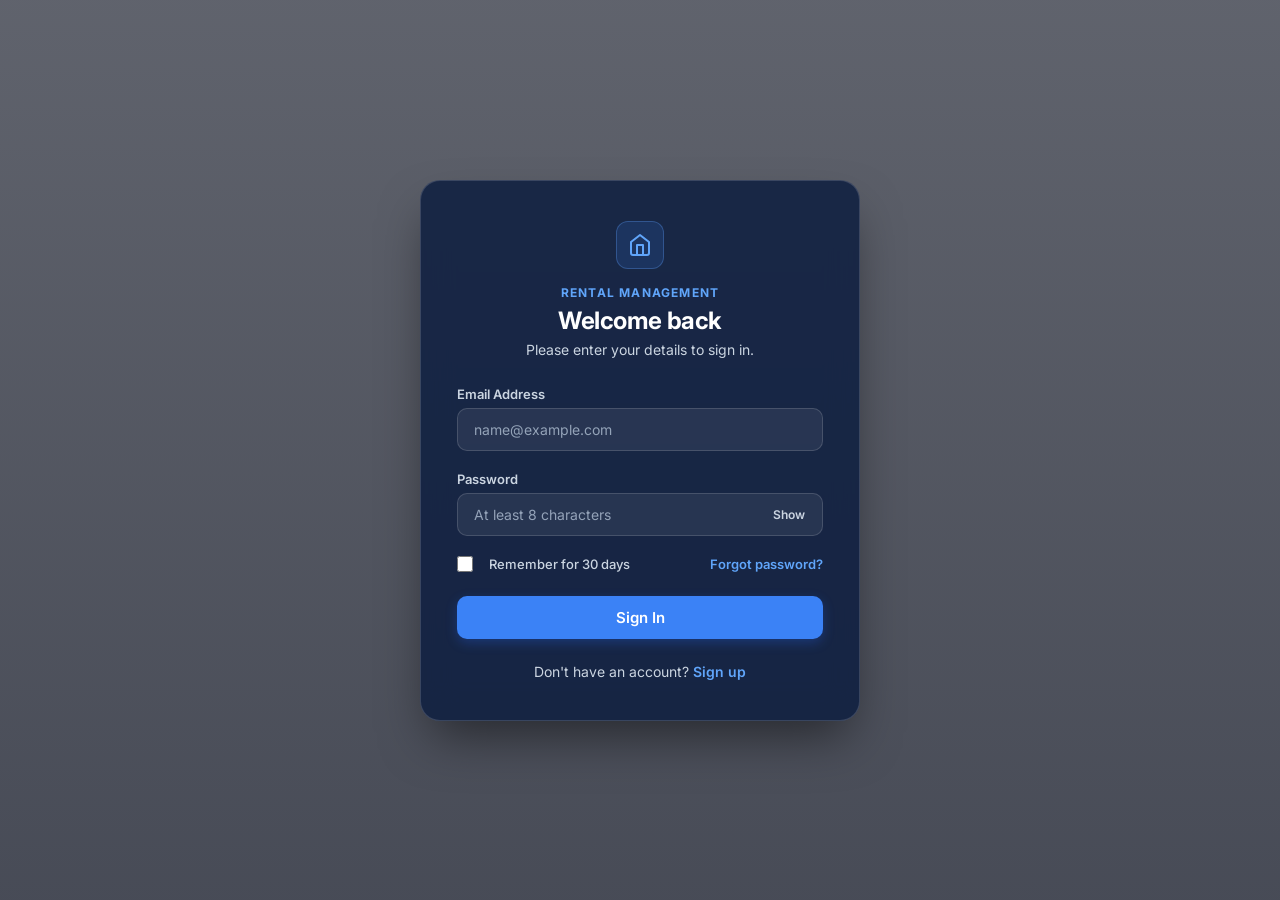
==== index.html @ 9a64d411 "Add files via upload" ====
<!DOCTYPE html>
<html lang="en">
<head>
    <meta charset="UTF-8">
    <meta name="viewport" content="width=device-width, initial-scale=1.0">
    <title>Home Page - Rental Management</title>
    
    <!-- Modern Font: Inter -->
    <link rel="preconnect" href="https://fonts.googleapis.com">
    <link rel="preconnect" href="https://fonts.gstatic.com" crossorigin>
    <link href="https://fonts.googleapis.com/css2?family=Inter:wght@400;500;600;700&display=swap" rel="stylesheet">
    
    <link rel="stylesheet" href="style.css">
</head>
<body>

    <main class="auth-container">
        
        <!-- LOGIN SECTION -->
        <section id="loginSection" class="form-section active">
            <header class="auth-header">
                <div class="logo-badge">
                    <svg width="24" height="24" viewBox="0 0 24 24" fill="none" stroke="currentColor" stroke-width="2" stroke-linecap="round" stroke-linejoin="round"><path d="m3 9 9-7 9 7v11a2 2 0 0 1-2 2H5a2 2 0 0 1-2-2z"/><polyline points="9 22 9 12 15 12 15 22"/></svg>
                </div>
                <h1>Rental Management</h1>
                <h2>Welcome back</h2>
                <p>Please enter your details to sign in.</p>
            </header>

            <form id="loginForm" novalidate>
                <div class="input-group">
                    <label for="loginEmail">Email Address</label>
                    <input type="email" id="loginEmail" placeholder="name@example.com" autocomplete="email" required>
                </div>

                <div class="input-group">
                    <label for="loginPassword">Password</label>
                    <div class="password-wrapper">
                        <input type="password" id="loginPassword" placeholder="At least 8 characters" autocomplete="current-password" required>
                        <button type="button" class="toggle-password" aria-label="Toggle password visibility" data-target="loginPassword">
                            Show
                        </button>
                    </div>
                </div>

                <div class="form-actions">
                    <label class="remember-me">
                        <input type="checkbox" id="remember">
                        <span class="custom-checkbox"></span>
                        <span class="label-text">Remember for 30 days</span>
                    </label>
                    <a href="#" class="forgot-password">Forgot password?</a>
                </div>

                <button type="submit" class="auth-btn">Sign In</button>
            </form>

            <footer class="auth-footer">
                <p>Don't have an account? <button type="button" id="showSignup" class="text-btn">Sign up</button></p>
            </footer>
        </section>

        <!-- SIGN UP SECTION -->
        <section id="signupSection" class="form-section hidden">
            <header class="auth-header">
                <div class="logo-badge">
                    <svg width="24" height="24" viewBox="0 0 24 24" fill="none" stroke="currentColor" stroke-width="2" stroke-linecap="round" stroke-linejoin="round"><path d="m3 9 9-7 9 7v11a2 2 0 0 1-2 2H5a2 2 0 0 1-2-2z"/><polyline points="9 22 9 12 15 12 15 22"/></svg>
                </div>
                <h1>Rental Management</h1>
                <h2>Create an account</h2>
                <p>Please enter your details to get started.</p>
            </header>

            <form id="signupForm" novalidate>
                <div class="input-group">
                    <label for="signupName">Full Name</label>
                    <input type="text" id="signupName" placeholder="Juan Dela Cruz" autocomplete="name" required>
                </div>

                <div class="input-group">
                    <label for="signupEmail">Email Address</label>
                    <input type="email" id="signupEmail" placeholder="name@example.com" autocomplete="email" required>
                </div>

                <div class="input-group">
                    <label for="Cpnumber">CellPhone Number </label>
                    <input type="tel" id="Cpnumber" placeholder="1234-567-8901" autocomplete="tel" required>
                </div>

                <div class="input-group">
                    <label for="signupPassword">Password</label>
                    <div class="password-wrapper">
                        <input type="password" id="signupPassword" placeholder="At least 8 characters" autocomplete="new-password" required>
                        <button type="button" class="toggle-password" aria-label="Toggle password visibility" data-target="signupPassword">
                            Show
                        </button>
                    </div>
                </div>

                <button type="submit" class="auth-btn">Create Account</button>
            </form>

            <footer class="auth-footer">
                <p>Already have an account? <button type="button" id="showLogin" class="text-btn">Sign in</button></p>
            </footer>
        </section>

    </main>

    <script src="script.js"></script>
</body>
</html>
---- style.css ----
:root {
    --primary-color: #3b82f6;
    --primary-hover: #2563eb;
    --primary-light: rgba(59, 130, 246, 0.15);
    --text-primary: #ffffff;
    --text-secondary: #cbd5e1;
    --text-muted: #94a3b8;
    --bg-surface: rgba(14, 30, 64, 0.85); /* Semi-transparent blue for sleek glass look */
    --border-color: rgba(255, 255, 255, 0.15);
    --border-focus: #60a5fa;
    --ring-focus: rgba(96, 165, 250, 0.3);
    --radius-md: 10px;
    --radius-lg: 20px;
    --shadow: 0 25px 50px -12px rgba(0, 0, 0, 0.5);
    --transition-fast: 0.2s ease;
}

* {
    margin: 0;
    padding: 0;
    box-sizing: border-box;
    font-family: 'Inter', -apple-system, BlinkMacSystemFont, "Segoe UI", Roboto, sans-serif;
}

body {
    /* Modern Building Background with a Dark Overlay */
    background: linear-gradient(rgba(10, 15, 30, 0.65), rgba(10, 15, 30, 0.75)), 
                url('https://images.unsplash.com/photo-1545324418-cc1a3fa10c00?auto=format&fit=crop&w=1920&q=80') center/cover no-repeat fixed;
    color: var(--text-primary);
    display: flex;
    justify-content: center;
    align-items: center;
    min-height: 100vh;
    padding: 20px;
    -webkit-font-smoothing: antialiased;
}

/* Card Container with Modern Glassmorphic Effect */
.auth-container {
    background: var(--bg-surface);
    backdrop-filter: blur(16px);
    -webkit-backdrop-filter: blur(16px);
    padding: 40px 36px;
    width: 100%;
    max-width: 440px;
    border-radius: var(--radius-lg);
    box-shadow: var(--shadow);
    border: 1px solid var(--border-color);
    position: relative;
    overflow: hidden;
}

/* Tab Sections Animation */
.form-section {
    opacity: 1;
    transform: translateY(0);
    transition: opacity var(--transition-fast), transform var(--transition-fast);
}

.form-section.hidden {
    display: none;
    opacity: 0;
    transform: translateY(8px);
}

/* Header & Logo */
.auth-header {
    text-align: center;
    margin-bottom: 28px;
}

.logo-badge {
    width: 48px;
    height: 48px;
    background: var(--primary-light);
    color: #60a5fa;
    border-radius: 12px;
    display: flex;
    align-items: center;
    justify-content: center;
    margin: 0 auto 16px auto;
    border: 1px solid rgba(96, 165, 250, 0.3);
}

.auth-header h1 {
    font-size: 12px;
    font-weight: 700;
    text-transform: uppercase;
    letter-spacing: 0.1em;
    color: #60a5fa;
    margin-bottom: 6px;
}

.auth-header h2 {
    color: var(--text-primary);
    font-size: 24px;
    font-weight: 700;
    letter-spacing: -0.02em;
    margin-bottom: 6px;
}

.auth-header p {
    color: var(--text-secondary);
    font-size: 14px;
}

/* Input Fields */
.input-group {
    margin-bottom: 20px;
}

.input-group label {
    display: block;
    margin-bottom: 6px;
    color: var(--text-secondary);
    font-size: 13px;
    font-weight: 600;
}

.password-wrapper {
    position: relative;
}

.input-group input {
    width: 100%;
    padding: 12px 16px;
    border: 1px solid var(--border-color);
    border-radius: var(--radius-md);
    font-size: 14px;
    color: #ffffff;
    background-color: rgba(255, 255, 255, 0.07);
    outline: none;
    transition: all var(--transition-fast);
}

.password-wrapper input {
    padding-right: 60px;
}

.input-group input::placeholder {
    color: var(--text-muted);
}

.input-group input:focus {
    border-color: var(--border-focus);
    background-color: rgba(255, 255, 255, 0.12);
    box-shadow: 0 0 0 4px var(--ring-focus);
}

/* Show/Hide Password Button */
.toggle-password {
    position: absolute;
    right: 12px;
    top: 50%;
    transform: translateY(-50%);
    background: none;
    border: none;
    color: var(--text-secondary);
    font-size: 12px;
    font-weight: 600;
    cursor: pointer;
    padding: 4px 6px;
    border-radius: 4px;
}

.toggle-password:hover {
    color: #ffffff;
}

/* Actions Row */
.form-actions {
    display: flex;
    justify-content: space-between;
    align-items: center;
    margin-bottom: 24px;
    font-size: 13px;
}

.remember-me {
    display: flex;
    align-items: center;
    gap: 8px;
    cursor: pointer;
    color: var(--text-secondary);
    font-weight: 500;
    user-select: none;
}

.remember-me input {
    accent-color: var(--primary-color);
    width: 16px;
    height: 16px;
    cursor: pointer;
}

.forgot-password {
    color: #60a5fa;
    text-decoration: none;
    font-weight: 600;
    transition: color var(--transition-fast);
}

.forgot-password:hover {
    color: #93c5fd;
    text-decoration: underline;
}

/* Primary Button */
.auth-btn {
    width: 100%;
    padding: 12px 20px;
    background-color: var(--primary-color);
    color: #ffffff;
    border: none;
    border-radius: var(--radius-md);
    font-size: 15px;
    font-weight: 600;
    cursor: pointer;
    transition: background-color var(--transition-fast), transform 0.1s ease;
    box-shadow: 0 4px 12px rgba(37, 99, 235, 0.3);
}

.auth-btn:hover {
    background-color: var(--primary-hover);
}

.auth-btn:active {
    transform: scale(0.99);
}

/* Footer & Switch Buttons */
.auth-footer {
    margin-top: 24px;
    text-align: center;
    font-size: 14px;
    color: var(--text-secondary);
}

.text-btn {
    background: none;
    border: none;
    color: #60a5fa;
    font-weight: 600;
    font-size: 14px;
    cursor: pointer;
    padding: 0;
}

.text-btn:hover {
    color: #93c5fd;
    text-decoration: underline;
}
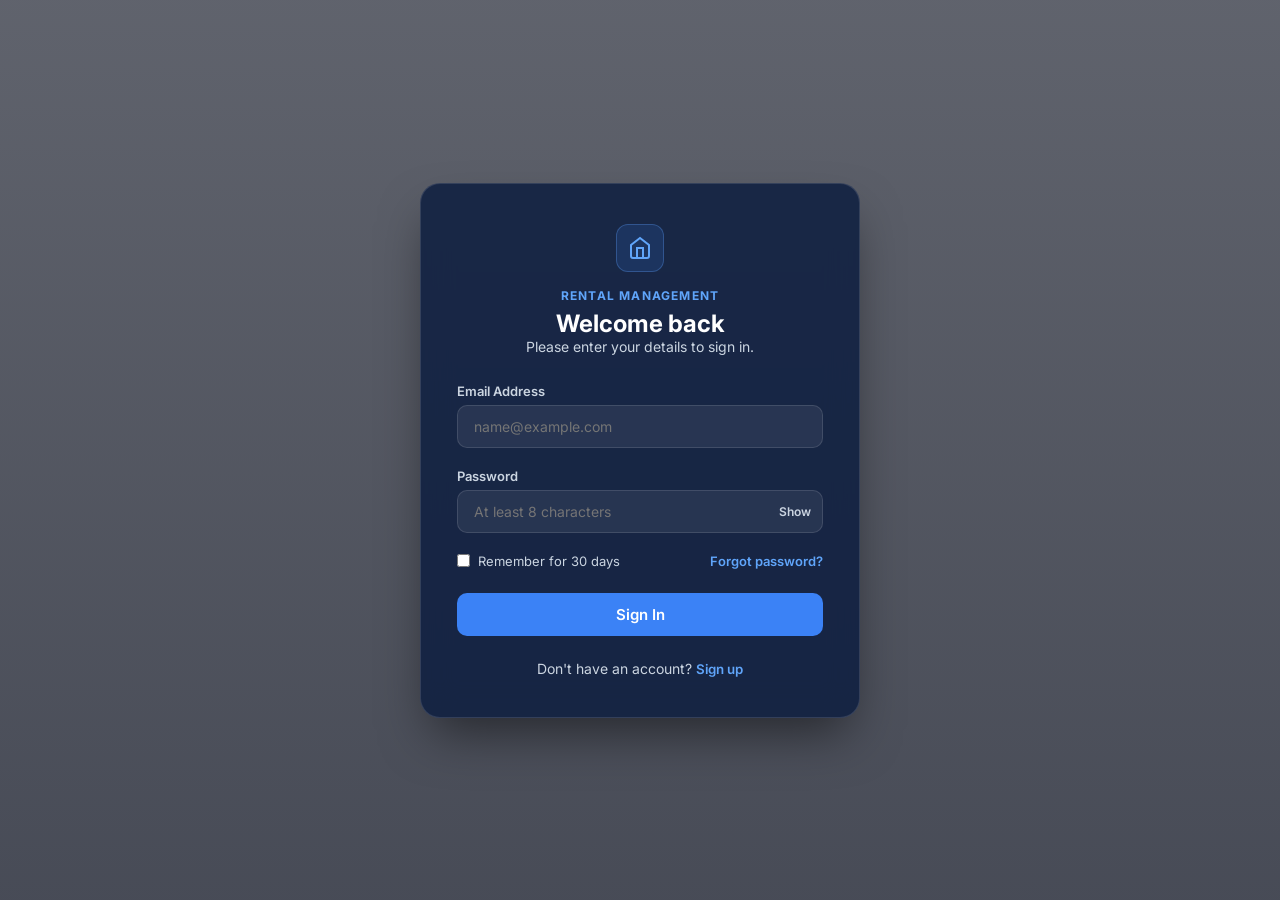
==== commit bfe14977: "Add files via upload" ====
--- a/index.html
+++ b/index.html
@@ -3,7 +3,7 @@
 <head>
     <meta charset="UTF-8">
     <meta name="viewport" content="width=device-width, initial-scale=1.0">
-    <title>Home Page - Rental Management</title>
+    <title>Rental Management</title>
     
     <!-- Modern Font: Inter -->
     <link rel="preconnect" href="https://fonts.googleapis.com">
@@ -12,15 +12,16 @@
     
     <link rel="stylesheet" href="style.css">
 </head>
-<body>
-
-    <main class="auth-container">
+<body class="login-mode">
+
+    <!-- AUTH SECTION (Login / Sign Up Card) -->
+    <main id="authContainer" class="auth-container">
         
         <!-- LOGIN SECTION -->
         <section id="loginSection" class="form-section active">
             <header class="auth-header">
                 <div class="logo-badge">
-                    <svg width="24" height="24" viewBox="0 0 24 24" fill="none" stroke="currentColor" stroke-width="2" stroke-linecap="round" stroke-linejoin="round"><path d="m3 9 9-7 9 7v11a2 2 0 0 1-2 2H5a2 2 0 0 1-2-2z"/><polyline points="9 22 9 12 15 12 15 22"/></svg>
+                    <svg width="24" height="24" viewBox="0 0 24 24" fill="none" stroke="currentColor" stroke-width="2"><path d="m3 9 9-7 9 7v11a2 2 0 0 1-2 2H5a2 2 0 0 1-2-2z"/><polyline points="9 22 9 12 15 12 15 22"/></svg>
                 </div>
                 <h1>Rental Management</h1>
                 <h2>Welcome back</h2>
@@ -37,16 +38,13 @@
                     <label for="loginPassword">Password</label>
                     <div class="password-wrapper">
                         <input type="password" id="loginPassword" placeholder="At least 8 characters" autocomplete="current-password" required>
-                        <button type="button" class="toggle-password" aria-label="Toggle password visibility" data-target="loginPassword">
-                            Show
-                        </button>
+                        <button type="button" class="toggle-password" data-target="loginPassword">Show</button>
                     </div>
                 </div>
 
                 <div class="form-actions">
                     <label class="remember-me">
                         <input type="checkbox" id="remember">
-                        <span class="custom-checkbox"></span>
                         <span class="label-text">Remember for 30 days</span>
                     </label>
                     <a href="#" class="forgot-password">Forgot password?</a>
@@ -64,7 +62,7 @@
         <section id="signupSection" class="form-section hidden">
             <header class="auth-header">
                 <div class="logo-badge">
-                    <svg width="24" height="24" viewBox="0 0 24 24" fill="none" stroke="currentColor" stroke-width="2" stroke-linecap="round" stroke-linejoin="round"><path d="m3 9 9-7 9 7v11a2 2 0 0 1-2 2H5a2 2 0 0 1-2-2z"/><polyline points="9 22 9 12 15 12 15 22"/></svg>
+                    <svg width="24" height="24" viewBox="0 0 24 24" fill="none" stroke="currentColor" stroke-width="2"><path d="m3 9 9-7 9 7v11a2 2 0 0 1-2 2H5a2 2 0 0 1-2-2z"/><polyline points="9 22 9 12 15 12 15 22"/></svg>
                 </div>
                 <h1>Rental Management</h1>
                 <h2>Create an account</h2>
@@ -74,26 +72,24 @@
             <form id="signupForm" novalidate>
                 <div class="input-group">
                     <label for="signupName">Full Name</label>
-                    <input type="text" id="signupName" placeholder="Juan Dela Cruz" autocomplete="name" required>
+                    <input type="text" id="signupName" placeholder="Juan Dela Cruz" required>
                 </div>
 
                 <div class="input-group">
                     <label for="signupEmail">Email Address</label>
-                    <input type="email" id="signupEmail" placeholder="name@example.com" autocomplete="email" required>
-                </div>
-
-                <div class="input-group">
-                    <label for="Cpnumber">CellPhone Number </label>
-                    <input type="tel" id="Cpnumber" placeholder="1234-567-8901" autocomplete="tel" required>
+                    <input type="email" id="signupEmail" placeholder="name@example.com" required>
+                </div>
+
+                <div class="input-group">
+                    <label for="Cpnumber">CellPhone Number</label>
+                    <input type="tel" id="Cpnumber" placeholder="1234-567-8901" required>
                 </div>
 
                 <div class="input-group">
                     <label for="signupPassword">Password</label>
                     <div class="password-wrapper">
-                        <input type="password" id="signupPassword" placeholder="At least 8 characters" autocomplete="new-password" required>
-                        <button type="button" class="toggle-password" aria-label="Toggle password visibility" data-target="signupPassword">
-                            Show
-                        </button>
+                        <input type="password" id="signupPassword" placeholder="At least 8 characters" required>
+                        <button type="button" class="toggle-password" data-target="signupPassword">Show</button>
                     </div>
                 </div>
 
@@ -107,6 +103,232 @@
 
     </main>
 
+    <!-- FULL SCREEN DASHBOARD -->
+    <div id="fullDashboard" class="full-dashboard hidden">
+        
+        <!-- Sidebar Navigation -->
+        <aside class="sidebar">
+            <div class="sidebar-brand">
+                <div class="logo-badge-sm">
+                    <svg width="20" height="20" viewBox="0 0 24 24" fill="none" stroke="currentColor" stroke-width="2"><path d="m3 9 9-7 9 7v11a2 2 0 0 1-2 2H5a2 2 0 0 1-2-2z"/><polyline points="9 22 9 12 15 12 15 22"/></svg>
+                </div>
+                <h2>Rental Hub</h2>
+            </div>
+
+            <nav class="sidebar-nav">
+                <button class="nav-btn active" data-tab="dashboard">
+                    <svg width="18" height="18" viewBox="0 0 24 24" fill="none" stroke="currentColor" stroke-width="2"><rect width="7" height="9" x="3" y="3" rx="1"/><rect width="7" height="5" x="14" y="3" rx="1"/><rect width="7" height="9" x="14" y="12" rx="1"/><rect width="7" height="5" x="3" y="16" rx="1"/></svg>
+                    Dashboard
+                </button>
+                <button class="nav-btn" data-tab="units">
+                    <svg width="18" height="18" viewBox="0 0 24 24" fill="none" stroke="currentColor" stroke-width="2"><path d="M20 10c0 6-8 12-8 12s-8-6-8-12a8 8 0 0 1 16 0Z"/><circle cx="12" cy="10" r="3"/></svg>
+                    Units
+                </button>
+                <button class="nav-btn" data-tab="tenants">
+                    <svg width="18" height="18" viewBox="0 0 24 24" fill="none" stroke="currentColor" stroke-width="2"><path d="M16 21v-2a4 4 0 0 0-4-4H6a4 4 0 0 0-4 4v2"/><circle cx="9" cy="7" r="4"/><path d="M22 21v-2a4 4 0 0 0-3-3.87"/><path d="M16 3.13a4 4 0 0 1 0 7.75"/></svg>
+                    Tenants
+                </button>
+                <button class="nav-btn" data-tab="rentals">
+                    <svg width="18" height="18" viewBox="0 0 24 24" fill="none" stroke="currentColor" stroke-width="2"><path d="m3 9 9-7 9 7v11a2 2 0 0 1-2 2H5a2 2 0 0 1-2-2z"/><polyline points="9 22 9 12 15 12 15 22"/></svg>
+                    Rentals
+                </button>
+                <button class="nav-btn" data-tab="transactions">
+                    <svg width="18" height="18" viewBox="0 0 24 24" fill="none" stroke="currentColor" stroke-width="2"><rect width="20" height="14" x="2" y="5" rx="2"/><line x1="2" x2="22" y1="10" y2="10"/></svg>
+                    Transactions
+                </button>
+            </nav>
+
+            <div class="sidebar-footer">
+                <button id="logoutBtn" class="logout-btn-full">
+                    <svg width="18" height="18" viewBox="0 0 24 24" fill="none" stroke="currentColor" stroke-width="2"><path d="M9 21H5a2 2 0 0 1-2-2V5a2 2 0 0 1 2-2h4"/><polyline points="16 17 21 12 16 7"/><line x1="21" x2="9" y1="12" y2="12"/></svg>
+                    Sign Out
+                </button>
+            </div>
+        </aside>
+
+        <!-- Main Content Area -->
+        <main class="main-dashboard-area">
+            <header class="top-header">
+                <div>
+                    <h1 id="tabTitle">Overview Dashboard</h1>
+                    <p id="welcomeUser">Welcome back!</p>
+                </div>
+            </header>
+
+            <!-- TAB 1: DASHBOARD OVERVIEW -->
+            <div id="dashboardTab" class="tab-content active">
+                <div class="dashboard-stats-grid">
+                    <div class="stat-card">
+                        <h3>Total Properties</h3>
+                        <p class="stat-number">12</p>
+                    </div>
+                    <div class="stat-card">
+                        <h3>Occupied Units</h3>
+                        <p class="stat-number">9</p>
+                    </div>
+                    <div class="stat-card">
+                        <h3>Total Tenants</h3>
+                        <p class="stat-number">9</p>
+                    </div>
+                    <div class="stat-card">
+                        <h3>Monthly Revenue</h3>
+                        <p class="stat-number">₱135,000</p>
+                    </div>
+                </div>
+
+                <div class="content-box">
+                    <div class="box-header">
+                        <h3>Recent Properties Overview</h3>
+                        <button class="add-btn" data-category="Property">+ Add Property</button>
+                    </div>
+                    <ul class="data-list">
+                        <li>
+                            <span class="item-info">Unit 101 - Sunset Apartments <em class="status occupied">Occupied</em></span>
+                            <div class="actions">
+                                <button class="action-btn edit-btn">Edit</button>
+                                <button class="action-btn delete-btn">Delete</button>
+                            </div>
+                        </li>
+                        <li>
+                            <span class="item-info">Unit 204 - Grand Heights <em class="status occupied">Occupied</em></span>
+                            <div class="actions">
+                                <button class="action-btn edit-btn">Edit</button>
+                                <button class="action-btn delete-btn">Delete</button>
+                            </div>
+                        </li>
+                        <li>
+                            <span class="item-info">Unit 302 - Palm Residences <em class="status vacant">Vacant</em></span>
+                            <div class="actions">
+                                <button class="action-btn edit-btn">Edit</button>
+                                <button class="action-btn delete-btn">Delete</button>
+                            </div>
+                        </li>
+                    </ul>
+                </div>
+            </div>
+
+            <!-- TAB 2: UNITS -->
+            <div id="unitsTab" class="tab-content hidden">
+                <div class="content-box">
+                    <div class="box-header">
+                        <h3>Units Directory</h3>
+                        <button class="add-btn" data-category="Unit">+ Add Unit</button>
+                    </div>
+                    <ul class="data-list">
+                        <li>
+                            <span class="item-info">Unit 101 - 1 Bedroom Apt - ₱15,000/mo</span>
+                            <div class="actions">
+                                <button class="action-btn edit-btn">Edit</button>
+                                <button class="action-btn delete-btn">Delete</button>
+                            </div>
+                        </li>
+                        <li>
+                            <span class="item-info">Unit 204 - 2 Bedroom Apt - ₱22,000/mo</span>
+                            <div class="actions">
+                                <button class="action-btn edit-btn">Edit</button>
+                                <button class="action-btn delete-btn">Delete</button>
+                            </div>
+                        </li>
+                    </ul>
+                </div>
+            </div>
+
+            <!-- TAB 3: TENANTS -->
+            <div id="tenantsTab" class="tab-content hidden">
+                <div class="content-box">
+                    <div class="box-header">
+                        <h3>Tenant List</h3>
+                        <button class="add-btn" data-category="Tenant">+ Add Tenant</button>
+                    </div>
+                    <ul class="data-list">
+                        <li>
+                            <span class="item-info">John Doe (Unit 101) - 0912-345-6789</span>
+                            <div class="actions">
+                                <button class="action-btn edit-btn">Edit</button>
+                                <button class="action-btn delete-btn">Delete</button>
+                            </div>
+                        </li>
+                        <li>
+                            <span class="item-info">Maria Santos (Unit 204) - 0998-765-4321</span>
+                            <div class="actions">
+                                <button class="action-btn edit-btn">Edit</button>
+                                <button class="action-btn delete-btn">Delete</button>
+                            </div>
+                        </li>
+                    </ul>
+                </div>
+            </div>
+
+            <!-- TAB 4: RENTALS -->
+            <div id="rentalsTab" class="tab-content hidden">
+                <div class="content-box">
+                    <div class="box-header">
+                        <h3>Rental Agreements</h3>
+                        <button class="add-btn" data-category="Rental">+ Add Rental</button>
+                    </div>
+                    <ul class="data-list">
+                        <li>
+                            <span class="item-info">Lease #001: John Doe (Jan 2026 - Dec 2026)</span>
+                            <div class="actions">
+                                <button class="action-btn edit-btn">Edit</button>
+                                <button class="action-btn delete-btn">Delete</button>
+                            </div>
+                        </li>
+                        <li>
+                            <span class="item-info">Lease #002: Maria Santos (Mar 2026 - Feb 2027)</span>
+                            <div class="actions">
+                                <button class="action-btn edit-btn">Edit</button>
+                                <button class="action-btn delete-btn">Delete</button>
+                            </div>
+                        </li>
+                    </ul>
+                </div>
+            </div>
+
+            <!-- TAB 5: TRANSACTIONS -->
+            <div id="transactionsTab" class="tab-content hidden">
+                <div class="content-box">
+                    <div class="box-header">
+                        <h3>Recent Transactions</h3>
+                        <button class="add-btn" data-category="Transaction">+ Add Transaction</button>
+                    </div>
+                    <ul class="data-list">
+                        <li>
+                            <span class="item-info">TRX-1082: ₱15,000 Paid by John Doe</span>
+                            <div class="actions">
+                                <button class="action-btn edit-btn">Edit</button>
+                                <button class="action-btn delete-btn">Delete</button>
+                            </div>
+                        </li>
+                        <li>
+                            <span class="item-info">TRX-1083: ₱22,000 Paid by Maria Santos</span>
+                            <div class="actions">
+                                <button class="action-btn edit-btn">Edit</button>
+                                <button class="action-btn delete-btn">Delete</button>
+                            </div>
+                        </li>
+                    </ul>
+                </div>
+            </div>
+
+        </main>
+    </div>
+
+    <!-- POPUP MODAL FOR ADDING/EDITING ITEMS -->
+    <div id="actionModal" class="modal-overlay hidden">
+        <div class="modal-card">
+            <h3 id="modalTitle">Add Item</h3>
+            <div class="input-group">
+                <label for="modalInput">Item Details</label>
+                <input type="text" id="modalInput" placeholder="Enter name or details...">
+            </div>
+            <div class="modal-actions">
+                <button type="button" id="closeModalBtn" class="modal-cancel-btn">Cancel</button>
+                <button type="button" id="saveModalBtn" class="auth-btn">Save</button>
+            </div>
+        </div>
+    </div>
+
     <script src="script.js"></script>
 </body>
 </html>
--- a/style.css
+++ b/style.css
@@ -5,8 +5,8 @@
     --text-primary: #ffffff;
     --text-secondary: #cbd5e1;
     --text-muted: #94a3b8;
-    --bg-surface: rgba(14, 30, 64, 0.85); /* Semi-transparent blue for sleek glass look */
-    --border-color: rgba(255, 255, 255, 0.15);
+    --bg-surface: rgba(14, 30, 64, 0.85);
+    --border-color: rgba(255, 255, 255, 0.12);
     --border-focus: #60a5fa;
     --ring-focus: rgba(96, 165, 250, 0.3);
     --radius-md: 10px;
@@ -22,48 +22,39 @@
     font-family: 'Inter', -apple-system, BlinkMacSystemFont, "Segoe UI", Roboto, sans-serif;
 }
 
-body {
-    /* Modern Building Background with a Dark Overlay */
+/* Background mode */
+body.login-mode {
     background: linear-gradient(rgba(10, 15, 30, 0.65), rgba(10, 15, 30, 0.75)), 
                 url('https://images.unsplash.com/photo-1545324418-cc1a3fa10c00?auto=format&fit=crop&w=1920&q=80') center/cover no-repeat fixed;
-    color: var(--text-primary);
     display: flex;
     justify-content: center;
     align-items: center;
     min-height: 100vh;
     padding: 20px;
-    -webkit-font-smoothing: antialiased;
-}
-
-/* Card Container with Modern Glassmorphic Effect */
+}
+
+body.dashboard-mode {
+    background: #0b1329;
+    color: var(--text-primary);
+    min-height: 100vh;
+}
+
+/* Auth Section Styling */
 .auth-container {
     background: var(--bg-surface);
     backdrop-filter: blur(16px);
-    -webkit-backdrop-filter: blur(16px);
     padding: 40px 36px;
     width: 100%;
     max-width: 440px;
     border-radius: var(--radius-lg);
     box-shadow: var(--shadow);
     border: 1px solid var(--border-color);
-    position: relative;
-    overflow: hidden;
-}
-
-/* Tab Sections Animation */
-.form-section {
-    opacity: 1;
-    transform: translateY(0);
-    transition: opacity var(--transition-fast), transform var(--transition-fast);
-}
-
-.form-section.hidden {
-    display: none;
-    opacity: 0;
-    transform: translateY(8px);
-}
-
-/* Header & Logo */
+}
+
+.auth-container.hidden { display: none !important; }
+
+.form-section.hidden { display: none; }
+
 .auth-header {
     text-align: center;
     margin-bottom: 28px;
@@ -95,8 +86,6 @@
     color: var(--text-primary);
     font-size: 24px;
     font-weight: 700;
-    letter-spacing: -0.02em;
-    margin-bottom: 6px;
 }
 
 .auth-header p {
@@ -104,10 +93,7 @@
     font-size: 14px;
 }
 
-/* Input Fields */
-.input-group {
-    margin-bottom: 20px;
-}
+.input-group { margin-bottom: 20px; }
 
 .input-group label {
     display: block;
@@ -117,9 +103,7 @@
     font-weight: 600;
 }
 
-.password-wrapper {
-    position: relative;
-}
+.password-wrapper { position: relative; }
 
 .input-group input {
     width: 100%;
@@ -130,24 +114,10 @@
     color: #ffffff;
     background-color: rgba(255, 255, 255, 0.07);
     outline: none;
-    transition: all var(--transition-fast);
-}
-
-.password-wrapper input {
-    padding-right: 60px;
-}
-
-.input-group input::placeholder {
-    color: var(--text-muted);
-}
-
-.input-group input:focus {
-    border-color: var(--border-focus);
-    background-color: rgba(255, 255, 255, 0.12);
-    box-shadow: 0 0 0 4px var(--ring-focus);
-}
-
-/* Show/Hide Password Button */
+}
+
+.password-wrapper input { padding-right: 60px; }
+
 .toggle-password {
     position: absolute;
     right: 12px;
@@ -159,15 +129,8 @@
     font-size: 12px;
     font-weight: 600;
     cursor: pointer;
-    padding: 4px 6px;
-    border-radius: 4px;
-}
-
-.toggle-password:hover {
-    color: #ffffff;
-}
-
-/* Actions Row */
+}
+
 .form-actions {
     display: flex;
     justify-content: space-between;
@@ -182,30 +145,14 @@
     gap: 8px;
     cursor: pointer;
     color: var(--text-secondary);
-    font-weight: 500;
-    user-select: none;
-}
-
-.remember-me input {
-    accent-color: var(--primary-color);
-    width: 16px;
-    height: 16px;
-    cursor: pointer;
 }
 
 .forgot-password {
     color: #60a5fa;
     text-decoration: none;
     font-weight: 600;
-    transition: color var(--transition-fast);
-}
-
-.forgot-password:hover {
-    color: #93c5fd;
-    text-decoration: underline;
-}
-
-/* Primary Button */
+}
+
 .auth-btn {
     width: 100%;
     padding: 12px 20px;
@@ -216,19 +163,8 @@
     font-size: 15px;
     font-weight: 600;
     cursor: pointer;
-    transition: background-color var(--transition-fast), transform 0.1s ease;
-    box-shadow: 0 4px 12px rgba(37, 99, 235, 0.3);
-}
-
-.auth-btn:hover {
-    background-color: var(--primary-hover);
-}
-
-.auth-btn:active {
-    transform: scale(0.99);
-}
-
-/* Footer & Switch Buttons */
+}
+
 .auth-footer {
     margin-top: 24px;
     text-align: center;
@@ -241,12 +177,314 @@
     border: none;
     color: #60a5fa;
     font-weight: 600;
-    font-size: 14px;
-    cursor: pointer;
-    padding: 0;
-}
-
-.text-btn:hover {
-    color: #93c5fd;
-    text-decoration: underline;
-}+    cursor: pointer;
+}
+
+/* ========================================= */
+/* FULL SCREEN DASHBOARD STYLES */
+/* ========================================= */
+
+.full-dashboard {
+    display: flex;
+    min-height: 100vh;
+    width: 100vw;
+}
+
+.full-dashboard.hidden { display: none !important; }
+
+/* Sidebar */
+.sidebar {
+    width: 260px;
+    background: #0e1a38;
+    border-right: 1px solid var(--border-color);
+    display: flex;
+    flex-direction: column;
+    padding: 24px 16px;
+}
+
+.sidebar-brand {
+    display: flex;
+    align-items: center;
+    gap: 12px;
+    margin-bottom: 32px;
+    padding-left: 8px;
+}
+
+.logo-badge-sm {
+    width: 36px;
+    height: 36px;
+    background: var(--primary-light);
+    color: #60a5fa;
+    border-radius: 8px;
+    display: flex;
+    align-items: center;
+    justify-content: center;
+}
+
+.sidebar-brand h2 {
+    font-size: 18px;
+    color: var(--text-primary);
+}
+
+.sidebar-nav {
+    display: flex;
+    flex-direction: column;
+    gap: 6px;
+    flex: 1;
+}
+
+.nav-btn {
+    display: flex;
+    align-items: center;
+    gap: 12px;
+    padding: 12px 16px;
+    background: none;
+    border: none;
+    border-radius: var(--radius-md);
+    color: var(--text-secondary);
+    font-size: 14px;
+    font-weight: 500;
+    cursor: pointer;
+    transition: all var(--transition-fast);
+    text-align: left;
+}
+
+.nav-btn:hover {
+    background: rgba(255, 255, 255, 0.05);
+    color: #ffffff;
+}
+
+.nav-btn.active {
+    background: var(--primary-color);
+    color: #ffffff;
+}
+
+.sidebar-footer {
+    border-top: 1px solid var(--border-color);
+    padding-top: 16px;
+}
+
+.logout-btn-full {
+    width: 100%;
+    display: flex;
+    align-items: center;
+    gap: 10px;
+    padding: 10px 14px;
+    background: rgba(239, 68, 68, 0.1);
+    color: #f87171;
+    border: 1px solid rgba(239, 68, 68, 0.2);
+    border-radius: var(--radius-md);
+    font-size: 14px;
+    font-weight: 600;
+    cursor: pointer;
+}
+
+.logout-btn-full:hover { background: rgba(239, 68, 68, 0.2); }
+
+/* Main Content Area */
+.main-dashboard-area {
+    flex: 1;
+    padding: 36px;
+    background: #080f21;
+    overflow-y: auto;
+}
+
+.top-header { margin-bottom: 28px; }
+
+.top-header h1 {
+    font-size: 26px;
+    margin-bottom: 4px;
+    color: var(--text-primary);
+}
+
+.top-header p {
+    color: var(--text-secondary);
+    font-size: 14px;
+}
+
+.tab-content.hidden { display: none !important; }
+
+/* Cards & Content */
+.dashboard-stats-grid {
+    display: grid;
+    grid-template-columns: repeat(auto-fit, minmax(200px, 1fr));
+    gap: 16px;
+    margin-bottom: 28px;
+}
+
+.stat-card {
+    background: #0e1a38;
+    border: 1px solid var(--border-color);
+    padding: 20px;
+    border-radius: var(--radius-md);
+}
+
+.stat-card h3 {
+    font-size: 12px;
+    color: var(--text-muted);
+    text-transform: uppercase;
+    margin-bottom: 8px;
+}
+
+.stat-number {
+    font-size: 24px;
+    font-weight: 700;
+    color: var(--text-primary);
+}
+
+/* Box Header with Add Button */
+.content-box {
+    background: #0e1a38;
+    border: 1px solid var(--border-color);
+    padding: 24px;
+    border-radius: var(--radius-md);
+}
+
+.box-header {
+    display: flex;
+    justify-content: space-between;
+    align-items: center;
+    margin-bottom: 20px;
+}
+
+.box-header h3 { font-size: 16px; }
+
+/* Add Button */
+.add-btn {
+    background: #10b981;
+    color: white;
+    border: none;
+    padding: 8px 16px;
+    border-radius: 6px;
+    font-size: 13px;
+    font-weight: 600;
+    cursor: pointer;
+    transition: background var(--transition-fast);
+}
+
+.add-btn:hover { background: #059669; }
+
+/* Item List and Action Buttons */
+.data-list {
+    list-style: none;
+    display: flex;
+    flex-direction: column;
+    gap: 12px;
+}
+
+.data-list li {
+    background: rgba(255, 255, 255, 0.03);
+    padding: 12px 16px;
+    border-radius: var(--radius-md);
+    display: flex;
+    justify-content: space-between;
+    align-items: center;
+    border: 1px solid rgba(255, 255, 255, 0.05);
+}
+
+.item-info {
+    display: flex;
+    align-items: center;
+    gap: 10px;
+    font-size: 14px;
+}
+
+.actions {
+    display: flex;
+    gap: 8px;
+}
+
+.action-btn {
+    padding: 6px 12px;
+    border-radius: 6px;
+    font-size: 12px;
+    font-weight: 600;
+    cursor: pointer;
+    border: none;
+}
+
+.edit-btn {
+    background: rgba(59, 130, 246, 0.15);
+    color: #60a5fa;
+    border: 1px solid rgba(59, 130, 246, 0.3);
+}
+
+.edit-btn:hover { background: rgba(59, 130, 246, 0.3); }
+
+.delete-btn {
+    background: rgba(239, 68, 68, 0.15);
+    color: #f87171;
+    border: 1px solid rgba(239, 68, 68, 0.3);
+}
+
+.delete-btn:hover { background: rgba(239, 68, 68, 0.3); }
+
+/* Status Badges */
+.status {
+    font-style: normal;
+    font-size: 11px;
+    padding: 3px 8px;
+    border-radius: 12px;
+    font-weight: 600;
+}
+
+.status.occupied {
+    background: rgba(16, 185, 129, 0.15);
+    color: #34d399;
+}
+
+.status.vacant {
+    background: rgba(245, 158, 11, 0.15);
+    color: #fbbf24;
+}
+
+/* Modal Popup */
+.modal-overlay {
+    position: fixed;
+    top: 0;
+    left: 0;
+    width: 100vw;
+    height: 100vh;
+    background: rgba(0, 0, 0, 0.7);
+    backdrop-filter: blur(4px);
+    display: flex;
+    align-items: center;
+    justify-content: center;
+    z-index: 1000;
+}
+
+.modal-overlay.hidden { display: none !important; }
+
+.modal-card {
+    background: #0e1a38;
+    border: 1px solid var(--border-color);
+    border-radius: var(--radius-lg);
+    padding: 24px;
+    width: 90%;
+    max-width: 400px;
+    box-shadow: var(--shadow);
+}
+
+.modal-card h3 {
+    margin-bottom: 16px;
+    font-size: 18px;
+}
+
+.modal-actions {
+    display: flex;
+    justify-content: flex-end;
+    gap: 10px;
+    margin-top: 20px;
+}
+
+.modal-cancel-btn {
+    background: rgba(255, 255, 255, 0.1);
+    color: var(--text-secondary);
+    border: none;
+    padding: 10px 16px;
+    border-radius: var(--radius-md);
+    cursor: pointer;
+    font-size: 14px;
+}
+
+.modal-cancel-btn:hover { background: rgba(255, 255, 255, 0.15); }
